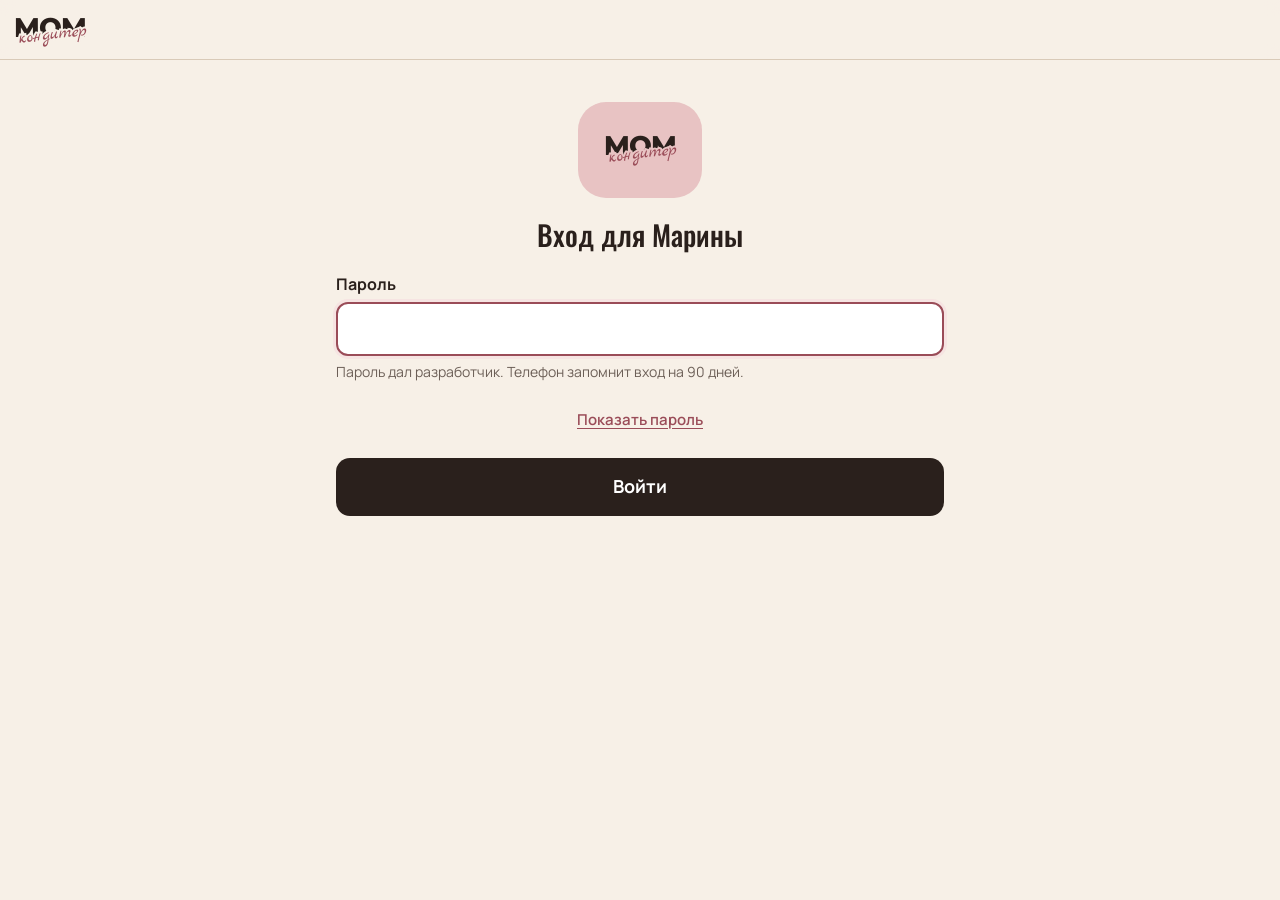
==== admin/index.html @ dd894ec3 "Декор: кремовые бордюры между секциями" ====
<!doctype html>
<html lang="ru">
<head>
  <meta charset="utf-8">
  <meta name="viewport" content="width=device-width, initial-scale=1, viewport-fit=cover">
  <title>MOM админка</title>
  <meta name="robots" content="noindex, nofollow">
  <meta name="theme-color" content="#f7f0e7">

  <!-- «Добавить на экран Домой» -->
  <link rel="manifest" href="manifest.json">
  <link rel="icon" type="image/png" sizes="192x192" href="icon-192.png">
  <link rel="apple-touch-icon" href="apple-touch-icon.png">
  <meta name="apple-mobile-web-app-capable" content="yes">
  <meta name="mobile-web-app-capable" content="yes">
  <meta name="apple-mobile-web-app-title" content="MOM админка">
  <meta name="apple-mobile-web-app-status-bar-style" content="default">

  <link rel="preconnect" href="https://fonts.googleapis.com">
  <link rel="preconnect" href="https://fonts.gstatic.com" crossorigin>
  <!-- Шрифты грузятся без блокировки показа страницы -->
  <link rel="stylesheet" href="https://fonts.googleapis.com/css2?family=Manrope:wght@400;600;700;800&family=Oswald:wght@500;700&family=Marck+Script&family=Montserrat:wght@800&display=swap" media="print" onload="this.media='all'">
  <noscript><link rel="stylesheet" href="https://fonts.googleapis.com/css2?family=Manrope:wght@400;600;700;800&family=Oswald:wght@500;700&family=Marck+Script&family=Montserrat:wght@800&display=swap"></noscript>
  <link rel="stylesheet" href="../calendar.css">
  <link rel="stylesheet" href="admin.css?v=2">
</head>
<body>
  <header class="bar">
    <button class="bar__back" id="back" type="button" hidden>‹ Назад</button>
    <h1 class="bar__title" id="title">MOM кондитер</h1>
  </header>

  <main class="view" id="view" tabindex="-1"></main>

  <!-- Окно редактирования товара -->
  <dialog class="editor" id="editor" aria-labelledby="editor-title"></dialog>

  <!-- Вопрос «Точно?» внутри страницы -->
  <dialog class="ask" id="ask" aria-labelledby="ask-text">
    <p class="ask__text" id="ask-text"></p>
    <div class="ask__actions">
      <button type="button" class="btn" id="ask-yes"></button>
      <button type="button" class="btn btn--ghost" id="ask-no"></button>
    </div>
  </dialog>

  <div class="toast" id="toast" role="status" aria-live="polite"></div>

  <script src="../data.js?v=15"></script>
  <script src="../calendar.js"></script>
  <script src="admin.js?v=7"></script>
</body>
</html>
---- calendar.css ----
/* Календарь (calendar.js). Цвета берутся из переменных страницы. */
.cal { width: 100%; max-width: 380px; margin-inline: auto; user-select: none; -webkit-user-select: none; }
.cal__head { display: flex; align-items: center; justify-content: space-between; gap: 8px; margin-bottom: 8px; }
.cal__title { font-weight: 700; font-size: 17px; text-align: center; flex: 1; }
.cal__nav {
  width: 44px; height: 44px; flex: none;
  border: 1.5px solid var(--line, #d9cab8); border-radius: 50%;
  background: transparent; color: inherit; font-size: 24px; line-height: 1; cursor: pointer;
}
.cal__nav:disabled { opacity: 0.25; cursor: default; }
.cal__grid { display: grid; grid-template-columns: repeat(7, minmax(0, 1fr)); gap: 4px; }
.cal__wd { padding: 4px 0; text-align: center; font-size: 12px; font-weight: 700; color: var(--muted, #6c5f57); }
.cal__wd.is-weekend { color: var(--rose-ink, #9a4c58); }
.cal__day {
  position: relative; aspect-ratio: 1; min-height: 40px; width: 100%;
  display: grid; place-items: center;
  border: 0; border-radius: 12px; background: var(--paper, #fff);
  color: inherit; font-family: inherit; font-weight: 600; font-size: 15px; line-height: 1; cursor: pointer;
  -webkit-tap-highlight-color: transparent;
}
.cal__day.is-today { box-shadow: inset 0 0 0 1.5px var(--ink, #2a201c); }
.cal__day:disabled { color: #b9aea5; background: transparent; cursor: default; }
.cal__day.is-busy { background: #ead6d6; color: #8c6f72; }
.cal__day.is-busy::after {
  content: ""; position: absolute; left: 22%; right: 22%; top: 50%;
  border-top: 1.5px solid currentColor; transform: rotate(-35deg);
}
.cal__day.is-selected { background: var(--ink, #2a201c); color: #fff; }
.cal__day.is-mark { box-shadow: inset 0 0 0 2.5px var(--rose-ink, #9a4c58); }
---- admin/admin.css ----
/* Админка MOM кондитер — для телефона, крупно и просто */
:root {
  --bg: #f7f0e7;
  --bg-tint: #efe4d6;
  --paper: #fffaf3;
  --ink: #2a201c;
  --muted: #6c5f57;
  --line: #d9cab8;
  --rose: #e8c3c3;
  --rose-hover: #dfb0b1;
  --rose-soft: #f6e4e2;
  --rose-ink: #9a4c58;
  --ok: #2f7a4b;
  --ok-soft: #e3f2e8;
  --danger: #b3261e;
  --danger-soft: #fbe9e7;
  --radius: 18px;
  --shadow: 0 4px 18px rgba(74, 48, 39, 0.08);
  color-scheme: light;
}

*, *::before, *::after { box-sizing: border-box; }
html { -webkit-text-size-adjust: 100%; }
body {
  margin: 0; min-height: 100vh; min-height: 100dvh;
  font: 400 17px/1.5 "Manrope", system-ui, -apple-system, "Segoe UI", sans-serif;
  color: var(--ink); background: var(--bg);
  overflow-x: hidden;
}
h1, h2, h3, p { margin: 0; }
button, input, textarea { font: inherit; color: inherit; }
a { color: inherit; }
[hidden] { display: none !important; }
:focus-visible { outline: 3px solid var(--rose-ink); outline-offset: 2px; }
.visually-hidden { position: absolute; width: 1px; height: 1px; overflow: hidden; clip: rect(0 0 0 0); white-space: nowrap; }

/* ===== Верхняя полоса ===== */
.bar {
  position: sticky; top: 0; z-index: 10;
  display: flex; align-items: center; gap: 8px;
  min-height: 60px; padding: env(safe-area-inset-top) 12px 0;
  background: rgba(247, 240, 231, 0.94);
  -webkit-backdrop-filter: blur(8px); backdrop-filter: blur(8px);
  border-bottom: 1px solid var(--line);
}
.bar__back {
  min-height: 44px; padding: 8px 12px 8px 4px;
  border: 0; background: none; cursor: pointer;
  font-weight: 700; color: var(--rose-ink);
}
.bar__title {
  flex: 1; font-family: "Oswald", sans-serif; font-weight: 500; font-size: 22px;
  white-space: nowrap; overflow: hidden; text-overflow: ellipsis;
}

.view {
  max-width: 640px; margin: 0 auto;
  padding: 18px 16px calc(40px + env(safe-area-inset-bottom));
  display: grid; gap: 16px;
}
.view:focus { outline: none; }

/* ===== Кнопки ===== */
.btn {
  display: inline-flex; align-items: center; justify-content: center; gap: 8px;
  min-height: 50px; padding: 12px 20px;
  border: 2px solid transparent; border-radius: 14px;
  font-weight: 700; font-size: 17px; line-height: 1.2; text-align: center; text-decoration: none;
  cursor: pointer; -webkit-tap-highlight-color: transparent;
  transition: background-color .15s, transform .1s;
}
.btn:active { transform: scale(0.98); }
.btn:disabled { opacity: 0.7; cursor: default; }
.btn--primary { background: var(--ink); color: #fff; }
.btn--primary:hover { background: #3d302a; }
.btn--ghost { background: var(--paper); border-color: var(--line); }
.btn--danger { background: var(--danger); color: #fff; }
.btn--danger-ghost { background: transparent; border-color: var(--danger); color: var(--danger); }
.btn--big { min-height: 58px; font-size: 18px; }
.btn--block { width: 100%; }
.btn.is-done { background: var(--ok); border-color: var(--ok); color: #fff; opacity: 1; }

.link-btn {
  min-height: 44px; padding: 8px 4px; border: 0; background: none; cursor: pointer;
  font-weight: 600; font-size: 15px; color: var(--rose-ink);
  text-decoration: underline; text-underline-offset: 3px;
  justify-self: center;
}

/* ===== Тексты ===== */
.lead { font-size: 19px; font-weight: 600; }
.hint, .field__hint { color: var(--muted); font-size: 14px; line-height: 1.45; }
.empty { text-align: center; color: var(--muted); padding: 24px 0; }
.group-title {
  margin-top: 10px; font-family: "Oswald", sans-serif; font-weight: 500; font-size: 22px;
  border-bottom: 1px solid var(--line); padding-bottom: 6px;
}
.form-msg { font-size: 15px; font-weight: 600; min-height: 0; }
.form-msg:empty { display: none; }
.form-msg.is-error { color: var(--danger); }

/* ===== Поля ===== */
.field { display: grid; gap: 6px; }
.field__label { font-weight: 700; font-size: 16px; }
.field__error { color: var(--danger); font-size: 14px; font-weight: 600; }
.field__error:empty { display: none; }
.input {
  width: 100%; min-height: 52px; padding: 12px 14px;
  border: 2px solid var(--line); border-radius: 12px; background: #fff;
  font-size: 17px; /* не меньше 16px — иначе iPhone приближает страницу */
}
.input:focus { outline: none; border-color: var(--rose-ink); box-shadow: 0 0 0 3px var(--rose-soft); }
.field.has-error .input { border-color: var(--danger); }
textarea.input { resize: vertical; min-height: 96px; }

.segmented { display: flex; flex-wrap: wrap; gap: 8px; }
.segmented__btn {
  flex: 1 1 auto; min-height: 48px; padding: 10px 14px;
  border: 2px solid var(--line); border-radius: 12px; background: var(--paper);
  font-weight: 700; font-size: 15px; cursor: pointer;
}
.segmented__btn[aria-pressed="true"] { background: var(--ink); border-color: var(--ink); color: #fff; }
.segmented--wide .segmented__btn { flex-basis: 40%; }

/* ===== Вход ===== */
.login { display: grid; gap: 16px; padding-top: 24px; }
.login__logo {
  justify-self: center; display: grid; place-items: center;
  width: 124px; height: 96px; border-radius: 28px; background: var(--rose);
}
.login__logo .logo { --logo-halo: var(--rose); }

/* Логотип — как на сайте */
.logo {
  position: relative; display: inline-block; flex: none;
  padding: 0 2px 7px; white-space: nowrap;
  text-decoration: none; color: var(--ink); line-height: 1;
  --logo-halo: var(--bg);
}
.logo__mom {
  display: block;
  font-family: "Montserrat", "Arial Black", system-ui, sans-serif; font-weight: 800;
  font-size: 27px; letter-spacing: -0.035em; line-height: 0.9;
}
.logo__script {
  position: absolute; left: 50%; bottom: 3px;
  transform: translateX(-46%) rotate(-6deg); transform-origin: center;
  font-family: "Marck Script", cursive; font-weight: 400; font-size: 18px; line-height: 1;
  color: var(--rose-ink);
}
/* гладкий контур цветом фона под надписью (копия текста с обводкой) — «кондитер» пересекает буквы, но читается */
.logo__script::before {
  content: attr(data-logo); position: absolute; left: 0; top: 0; z-index: -1;
  color: var(--logo-halo); -webkit-text-stroke: 4px var(--logo-halo);
}
.bar__title .logo { vertical-align: middle; }
.login__title { text-align: center; font-family: "Oswald", sans-serif; font-weight: 500; font-size: 28px; }

/* ===== Главный экран ===== */
.tiles { display: grid; gap: 12px; }
.tile {
  display: flex; align-items: center; gap: 16px;
  min-height: 96px; padding: 18px;
  background: var(--paper); border: 2px solid transparent; border-radius: var(--radius);
  box-shadow: var(--shadow); text-decoration: none;
  -webkit-tap-highlight-color: transparent;
}
.tile:active { border-color: var(--rose); }
.tile__icon {
  flex: none; display: grid; place-items: center;
  width: 60px; height: 60px; border-radius: 16px; background: var(--rose-soft); font-size: 30px;
}
.tile__text { display: grid; gap: 2px; }
.tile__text strong { font-size: 20px; }
.tile__text span { color: var(--muted); font-size: 15px; }
.home-links { display: grid; gap: 8px; margin-top: 8px; }

/* ===== Список товаров ===== */
.items { display: grid; gap: 10px; }
.item {
  display: flex; align-items: center; gap: 14px; width: 100%;
  min-height: 84px; padding: 10px 12px; text-align: left;
  background: var(--paper); border: 0; border-radius: var(--radius); box-shadow: var(--shadow);
  cursor: pointer; -webkit-tap-highlight-color: transparent;
}
.item.is-hidden { opacity: 0.65; }
.item__body { flex: 1; min-width: 0; display: grid; gap: 2px; }
.item__name { font-size: 17px; line-height: 1.25; }
.item__sub { color: var(--muted); font-size: 14px; }
.item__arrow { font-size: 28px; color: var(--muted); }
.badge {
  justify-self: start; margin-top: 2px; padding: 2px 8px; border-radius: 999px;
  background: var(--bg-tint); font-size: 12px; font-weight: 700; color: var(--muted);
}

.thumb {
  position: relative; flex: none; overflow: hidden;
  width: 64px; height: 64px; border-radius: 14px;
  display: grid; place-items: center; background: var(--rose-soft);
}
.thumb img { position: absolute; inset: 0; width: 100%; height: 100%; object-fit: cover; }
.thumb__letter { font-family: "Oswald", sans-serif; font-size: 26px; color: var(--rose-ink); }
.thumb.has-photo .thumb__letter { visibility: hidden; }
.thumb--big { width: 120px; height: 120px; border-radius: 18px; }
.thumb--round { border-radius: 50%; }

/* ===== Цены по категориям ===== */
.panel { padding: 16px; background: var(--paper); border-radius: var(--radius); box-shadow: var(--shadow); display: grid; gap: 12px; }
.panel--error { background: var(--danger-soft); color: var(--danger); font-weight: 600; }
.catprices summary {
  min-height: 44px; display: flex; align-items: center;
  font-weight: 700; cursor: pointer; list-style-position: inside;
}
.catprice { display: grid; gap: 8px; padding-top: 12px; border-top: 1px solid var(--bg-tint); }
.catprice__name { display: flex; justify-content: space-between; align-items: baseline; gap: 8px; }
.catprice__name span { color: var(--muted); font-size: 14px; }
.catprice__row { display: flex; gap: 8px; }
.input--price { flex: 1; min-width: 0; }

/* ===== Окно редактирования ===== */
.editor, .ask {
  padding: 0; border: 0; color: var(--ink); background: var(--bg);
}
.editor::backdrop, .ask::backdrop { background: rgba(42, 32, 28, 0.5); }
.editor {
  width: 100%; max-width: 100%; height: 100%; max-height: 100%;
  margin: 0; overflow-y: auto; overscroll-behavior: contain;
}
.editor__head {
  position: sticky; top: 0; z-index: 2;
  display: flex; align-items: center; gap: 12px;
  padding: calc(10px + env(safe-area-inset-top)) 12px 10px 16px;
  background: var(--bg); border-bottom: 1px solid var(--line);
}
.editor__title { flex: 1; font-family: "Oswald", sans-serif; font-weight: 500; font-size: 22px; line-height: 1.2; }
.editor__close {
  flex: none; width: 48px; height: 48px; border: 0; border-radius: 50%;
  background: var(--bg-tint); font-size: 28px; line-height: 1; cursor: pointer;
}
.editor__body { display: grid; gap: 18px; padding: 18px 16px 24px; max-width: 640px; margin: 0 auto; }
.editor__foot {
  position: sticky; bottom: 0; z-index: 2;
  display: grid; gap: 8px;
  padding: 12px 16px calc(12px + env(safe-area-inset-bottom));
  background: var(--bg); border-top: 1px solid var(--line);
}
.photo-edit { display: flex; align-items: center; gap: 16px; }
.photo-edit__side { display: grid; gap: 8px; flex: 1; }

.manage { display: grid; gap: 10px; padding: 16px; border-radius: var(--radius); background: var(--paper); }
.manage:empty { display: none; }
.manage__title { font-size: 17px; }

/* ===== Вопрос «Точно?» ===== */
.ask {
  width: calc(100% - 32px); max-width: 420px; margin: auto;
  border-radius: 20px; padding: 22px 18px 16px;
}
.ask__text { font-size: 18px; font-weight: 600; line-height: 1.4; margin-bottom: 18px; }
.ask__actions { display: grid; gap: 8px; }

/* ===== Даты ===== */
.cal-box { padding: 14px 10px; background: var(--paper); border-radius: var(--radius); box-shadow: var(--shadow); }
.cal-box .cal { max-width: 420px; }
.cal-box .cal__day { min-height: 44px; background: var(--bg); font-size: 16px; }
.cal-box .cal__day:disabled { background: transparent; }
.cal-box .cal__day.is-busy { background: var(--rose-ink); color: #fff; }
.mode-hint { min-height: 2.9em; }
.legend { display: flex; gap: 18px; justify-content: center; font-size: 14px; color: var(--muted); }
.legend__item { display: inline-flex; align-items: center; gap: 6px; }
.legend i { display: inline-block; width: 18px; height: 18px; border-radius: 5px; }
.legend__busy { background: var(--rose-ink); }
.legend__free { background: var(--bg); border: 1px solid var(--line); }
.ranges { display: grid; gap: 6px; }
.ranges__title { font-size: 16px; }
.range {
  display: flex; align-items: center; justify-content: space-between; gap: 10px;
  padding: 4px 4px 4px 14px; background: var(--paper); border-radius: 12px; font-weight: 600;
}

/* Полоса «Сохранить» внизу экрана */
.savebar {
  position: sticky; bottom: 0; z-index: 5;
  display: grid; gap: 8px;
  margin: 8px -16px calc(-40px - env(safe-area-inset-bottom));
  padding: 12px 16px calc(12px + env(safe-area-inset-bottom));
  background: var(--bg); border-top: 1px solid var(--line);
}

/* ===== Загрузка, тост ===== */
.loader { display: flex; align-items: center; justify-content: center; gap: 12px; padding: 48px 0; color: var(--muted); font-weight: 600; }
.spinner {
  width: 26px; height: 26px; border-radius: 50%;
  border: 3px solid var(--line); border-top-color: var(--rose-ink);
  animation: spin 0.8s linear infinite;
}
@keyframes spin { to { transform: rotate(360deg); } }

.toast {
  position: fixed; z-index: 50; left: 50%;
  top: calc(12px + env(safe-area-inset-top));
  width: max-content; max-width: calc(100% - 32px);
  padding: 12px 20px; border-radius: 14px;
  background: var(--ok); color: #fff; font-weight: 700; text-align: center;
  box-shadow: 0 8px 24px rgba(0, 0, 0, 0.2);
  opacity: 0; transform: translate(-50%, -12px); pointer-events: none;
  transition: opacity .2s, transform .2s;
}
.toast.is-visible { opacity: 1; transform: translate(-50%, 0); }

@media (prefers-reduced-motion: reduce) {
  *, *::before, *::after { animation-duration: 0.01ms !important; transition-duration: 0.01ms !important; }
}

/* ===== Планшет / компьютер ===== */
@media (min-width: 700px) {
  .tiles { grid-template-columns: 1fr 1fr; }
  .editor {
    width: 600px; height: auto; max-height: 92vh; margin: auto; border-radius: 22px;
  }
}
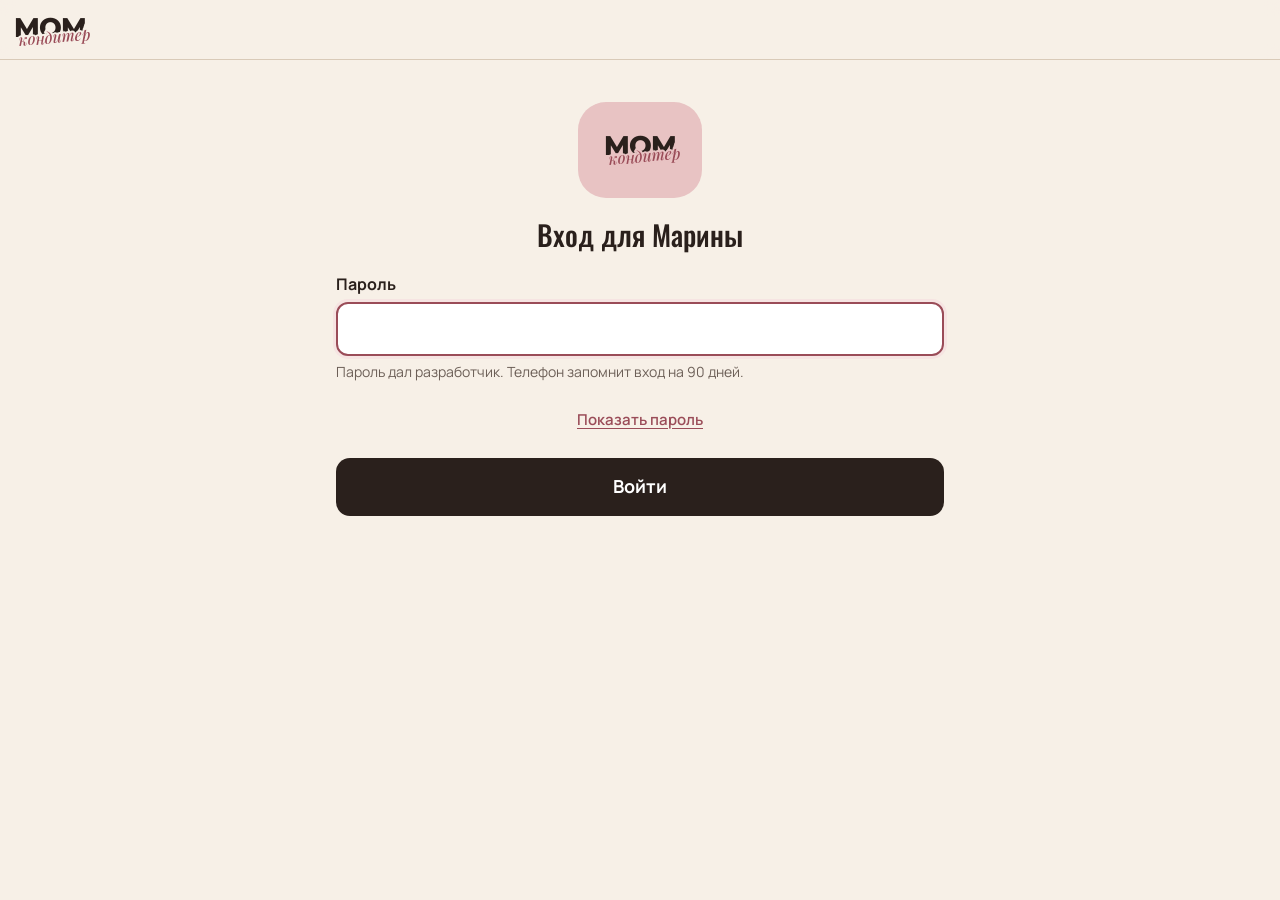
==== commit cac7f8cf: "Акцентный шрифт: Playfair Display Italic вместо Marck Script (переменная --font-accent)" ====
--- a/admin/index.html
+++ b/admin/index.html
@@ -19,10 +19,10 @@
   <link rel="preconnect" href="https://fonts.googleapis.com">
   <link rel="preconnect" href="https://fonts.gstatic.com" crossorigin>
   <!-- Шрифты грузятся без блокировки показа страницы -->
-  <link rel="stylesheet" href="https://fonts.googleapis.com/css2?family=Manrope:wght@400;600;700;800&family=Oswald:wght@500;700&family=Marck+Script&family=Montserrat:wght@800&display=swap" media="print" onload="this.media='all'">
-  <noscript><link rel="stylesheet" href="https://fonts.googleapis.com/css2?family=Manrope:wght@400;600;700;800&family=Oswald:wght@500;700&family=Marck+Script&family=Montserrat:wght@800&display=swap"></noscript>
+  <link rel="stylesheet" href="https://fonts.googleapis.com/css2?family=Manrope:wght@400;600;700;800&family=Oswald:wght@500;700&family=Playfair+Display:ital,wght@1,400;1,500&family=Montserrat:wght@800&display=swap" media="print" onload="this.media='all'">
+  <noscript><link rel="stylesheet" href="https://fonts.googleapis.com/css2?family=Manrope:wght@400;600;700;800&family=Oswald:wght@500;700&family=Playfair+Display:ital,wght@1,400;1,500&family=Montserrat:wght@800&display=swap"></noscript>
   <link rel="stylesheet" href="../calendar.css">
-  <link rel="stylesheet" href="admin.css?v=2">
+  <link rel="stylesheet" href="admin.css?v=3">
 </head>
 <body>
   <header class="bar">
--- a/admin/admin.css
+++ b/admin/admin.css
@@ -1,5 +1,6 @@
 /* Админка MOM кондитер — для телефона, крупно и просто */
 :root {
+  --font-accent: "Playfair Display", Georgia, serif;  /* акцент курсивом — как на сайте */
   --bg: #f7f0e7;
   --bg-tint: #efe4d6;
   --paper: #fffaf3;
@@ -143,9 +144,9 @@
   font-size: 27px; letter-spacing: -0.035em; line-height: 0.9;
 }
 .logo__script {
-  position: absolute; left: 50%; bottom: 3px;
-  transform: translateX(-46%) rotate(-6deg); transform-origin: center;
-  font-family: "Marck Script", cursive; font-weight: 400; font-size: 18px; line-height: 1;
+  position: absolute; left: 50%; bottom: 2px;
+  transform: translateX(-44%) rotate(-5deg); transform-origin: center;
+  font-family: var(--font-accent); font-style: italic; font-weight: 500; font-size: 16px; line-height: 1;
   color: var(--rose-ink);
 }
 /* гладкий контур цветом фона под надписью (копия текста с обводкой) — «кондитер» пересекает буквы, но читается */
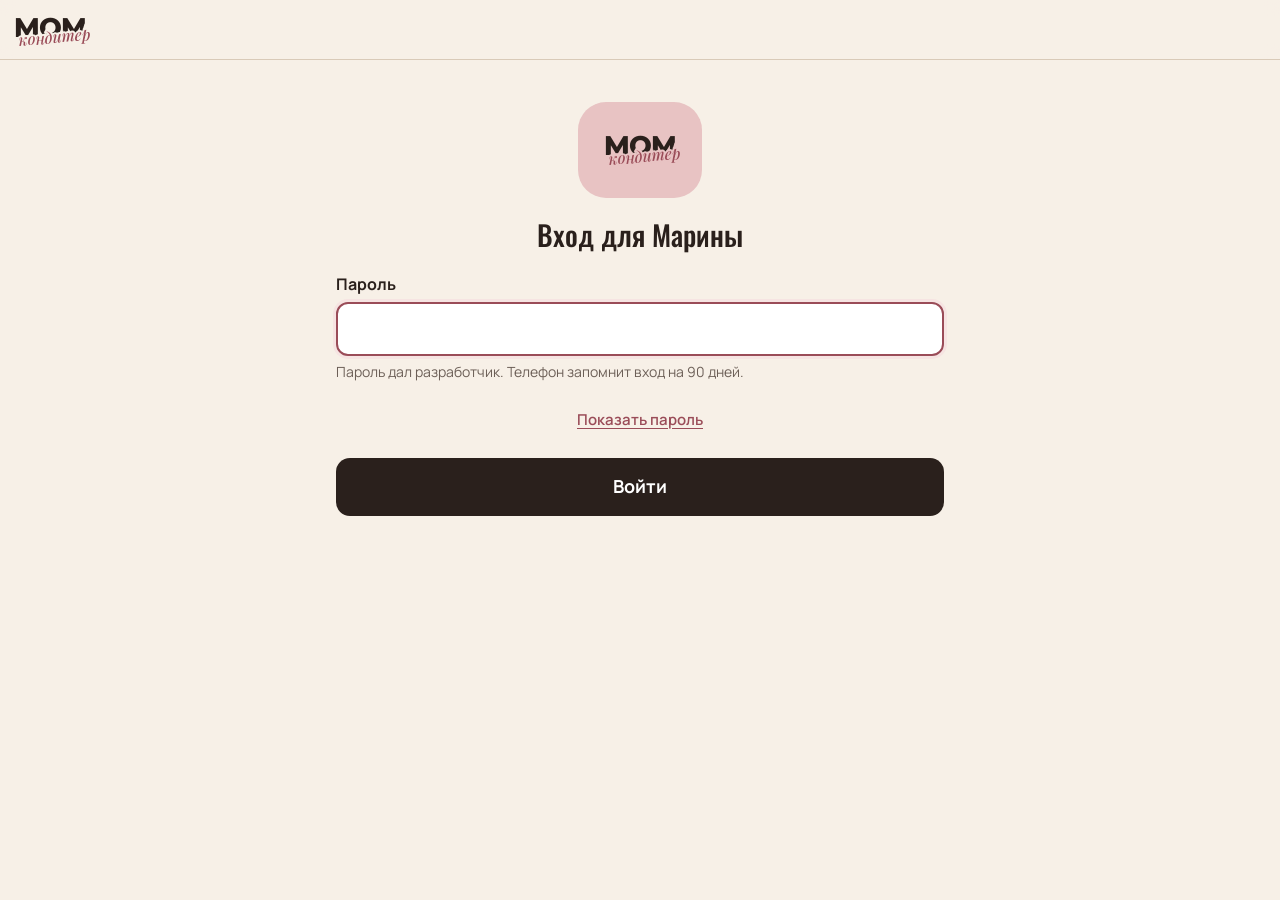
==== commit fbc67e9b: "Шрифты локально вместо Google Fonts; пометка про Meta у Instagram; данные продавца в футере; пункт о" ====
--- a/admin/index.html
+++ b/admin/index.html
@@ -16,11 +16,8 @@
   <meta name="apple-mobile-web-app-title" content="MOM админка">
   <meta name="apple-mobile-web-app-status-bar-style" content="default">
 
-  <link rel="preconnect" href="https://fonts.googleapis.com">
-  <link rel="preconnect" href="https://fonts.gstatic.com" crossorigin>
-  <!-- Шрифты грузятся без блокировки показа страницы -->
-  <link rel="stylesheet" href="https://fonts.googleapis.com/css2?family=Manrope:wght@400;600;700;800&family=Oswald:wght@500;700&family=Playfair+Display:ital,wght@1,400;1,500&family=Montserrat:wght@800&display=swap" media="print" onload="this.media='all'">
-  <noscript><link rel="stylesheet" href="https://fonts.googleapis.com/css2?family=Manrope:wght@400;600;700;800&family=Oswald:wght@500;700&family=Playfair+Display:ital,wght@1,400;1,500&family=Montserrat:wght@800&display=swap"></noscript>
+  <!-- Шрифты лежат на сайте (fonts/), к Google браузер не обращается -->
+  <link rel="stylesheet" href="../fonts.css?v=1">
   <link rel="stylesheet" href="../calendar.css">
   <link rel="stylesheet" href="admin.css?v=3">
 </head>
@@ -46,8 +43,8 @@
 
   <div class="toast" id="toast" role="status" aria-live="polite"></div>
 
-  <script src="../data.js?v=15"></script>
+  <script src="../data.js?v=18"></script>
   <script src="../calendar.js"></script>
-  <script src="admin.js?v=7"></script>
+  <script src="admin.js?v=10"></script>
 </body>
 </html>
--- a/fonts.css
+++ b/fonts.css
@@ -0,0 +1,498 @@
+/* Шрифты лежат на сайте — браузер посетителя не обращается к сторонним серверам.
+   Лицензия: SIL Open Font License 1.1 (fonts/OFL.txt). */
+
+/* Cormorant Unicase 300, cyrillic-ext */
+@font-face {
+  font-family: 'Cormorant Unicase';
+  font-style: normal;
+  font-weight: 300;
+  font-display: swap;
+  src: url("fonts/cormorant-unicase-300-cyrillic-ext.woff2") format("woff2");
+  unicode-range: U+0460-052F, U+1C80-1C8A, U+20B4, U+2DE0-2DFF, U+A640-A69F, U+FE2E-FE2F;
+}
+/* Cormorant Unicase 300, cyrillic */
+@font-face {
+  font-family: 'Cormorant Unicase';
+  font-style: normal;
+  font-weight: 300;
+  font-display: swap;
+  src: url("fonts/cormorant-unicase-300-cyrillic.woff2") format("woff2");
+  unicode-range: U+0301, U+0400-045F, U+0490-0491, U+04B0-04B1, U+2116;
+}
+/* Cormorant Unicase 300, latin-ext */
+@font-face {
+  font-family: 'Cormorant Unicase';
+  font-style: normal;
+  font-weight: 300;
+  font-display: swap;
+  src: url("fonts/cormorant-unicase-300-latin-ext.woff2") format("woff2");
+  unicode-range: U+0100-02BA, U+02BD-02C5, U+02C7-02CC, U+02CE-02D7, U+02DD-02FF, U+0304, U+0308, U+0329, U+1D00-1DBF, U+1E00-1E9F, U+1EF2-1EFF, U+2020, U+20A0-20AB, U+20AD-20C4, U+2113, U+2C60-2C7F, U+A720-A7FF;
+}
+/* Cormorant Unicase 300, latin */
+@font-face {
+  font-family: 'Cormorant Unicase';
+  font-style: normal;
+  font-weight: 300;
+  font-display: swap;
+  src: url("fonts/cormorant-unicase-300-latin.woff2") format("woff2");
+  unicode-range: U+0000-00FF, U+0131, U+0152-0153, U+02BB-02BC, U+02C6, U+02DA, U+02DC, U+0304, U+0308, U+0329, U+2000-206F, U+20AC, U+2122, U+2191, U+2193, U+2212, U+2215, U+FEFF, U+FFFD;
+}
+/* Cormorant Unicase 400, cyrillic-ext */
+@font-face {
+  font-family: 'Cormorant Unicase';
+  font-style: normal;
+  font-weight: 400;
+  font-display: swap;
+  src: url("fonts/cormorant-unicase-400-cyrillic-ext.woff2") format("woff2");
+  unicode-range: U+0460-052F, U+1C80-1C8A, U+20B4, U+2DE0-2DFF, U+A640-A69F, U+FE2E-FE2F;
+}
+/* Cormorant Unicase 400, cyrillic */
+@font-face {
+  font-family: 'Cormorant Unicase';
+  font-style: normal;
+  font-weight: 400;
+  font-display: swap;
+  src: url("fonts/cormorant-unicase-400-cyrillic.woff2") format("woff2");
+  unicode-range: U+0301, U+0400-045F, U+0490-0491, U+04B0-04B1, U+2116;
+}
+/* Cormorant Unicase 400, latin-ext */
+@font-face {
+  font-family: 'Cormorant Unicase';
+  font-style: normal;
+  font-weight: 400;
+  font-display: swap;
+  src: url("fonts/cormorant-unicase-400-latin-ext.woff2") format("woff2");
+  unicode-range: U+0100-02BA, U+02BD-02C5, U+02C7-02CC, U+02CE-02D7, U+02DD-02FF, U+0304, U+0308, U+0329, U+1D00-1DBF, U+1E00-1E9F, U+1EF2-1EFF, U+2020, U+20A0-20AB, U+20AD-20C4, U+2113, U+2C60-2C7F, U+A720-A7FF;
+}
+/* Cormorant Unicase 400, latin */
+@font-face {
+  font-family: 'Cormorant Unicase';
+  font-style: normal;
+  font-weight: 400;
+  font-display: swap;
+  src: url("fonts/cormorant-unicase-400-latin.woff2") format("woff2");
+  unicode-range: U+0000-00FF, U+0131, U+0152-0153, U+02BB-02BC, U+02C6, U+02DA, U+02DC, U+0304, U+0308, U+0329, U+2000-206F, U+20AC, U+2122, U+2191, U+2193, U+2212, U+2215, U+FEFF, U+FFFD;
+}
+/* Cormorant Unicase 500, cyrillic-ext */
+@font-face {
+  font-family: 'Cormorant Unicase';
+  font-style: normal;
+  font-weight: 500;
+  font-display: swap;
+  src: url("fonts/cormorant-unicase-500-cyrillic-ext.woff2") format("woff2");
+  unicode-range: U+0460-052F, U+1C80-1C8A, U+20B4, U+2DE0-2DFF, U+A640-A69F, U+FE2E-FE2F;
+}
+/* Cormorant Unicase 500, cyrillic */
+@font-face {
+  font-family: 'Cormorant Unicase';
+  font-style: normal;
+  font-weight: 500;
+  font-display: swap;
+  src: url("fonts/cormorant-unicase-500-cyrillic.woff2") format("woff2");
+  unicode-range: U+0301, U+0400-045F, U+0490-0491, U+04B0-04B1, U+2116;
+}
+/* Cormorant Unicase 500, latin-ext */
+@font-face {
+  font-family: 'Cormorant Unicase';
+  font-style: normal;
+  font-weight: 500;
+  font-display: swap;
+  src: url("fonts/cormorant-unicase-500-latin-ext.woff2") format("woff2");
+  unicode-range: U+0100-02BA, U+02BD-02C5, U+02C7-02CC, U+02CE-02D7, U+02DD-02FF, U+0304, U+0308, U+0329, U+1D00-1DBF, U+1E00-1E9F, U+1EF2-1EFF, U+2020, U+20A0-20AB, U+20AD-20C4, U+2113, U+2C60-2C7F, U+A720-A7FF;
+}
+/* Cormorant Unicase 500, latin */
+@font-face {
+  font-family: 'Cormorant Unicase';
+  font-style: normal;
+  font-weight: 500;
+  font-display: swap;
+  src: url("fonts/cormorant-unicase-500-latin.woff2") format("woff2");
+  unicode-range: U+0000-00FF, U+0131, U+0152-0153, U+02BB-02BC, U+02C6, U+02DA, U+02DC, U+0304, U+0308, U+0329, U+2000-206F, U+20AC, U+2122, U+2191, U+2193, U+2212, U+2215, U+FEFF, U+FFFD;
+}
+/* Jost 300, cyrillic */
+@font-face {
+  font-family: 'Jost';
+  font-style: normal;
+  font-weight: 300;
+  font-display: swap;
+  src: url("fonts/jost-cyrillic.woff2") format("woff2");
+  unicode-range: U+0301, U+0400-045F, U+0490-0491, U+04B0-04B1, U+2116;
+}
+/* Jost 300, latin-ext */
+@font-face {
+  font-family: 'Jost';
+  font-style: normal;
+  font-weight: 300;
+  font-display: swap;
+  src: url("fonts/jost-latin-ext.woff2") format("woff2");
+  unicode-range: U+0100-02BA, U+02BD-02C5, U+02C7-02CC, U+02CE-02D7, U+02DD-02FF, U+0304, U+0308, U+0329, U+1D00-1DBF, U+1E00-1E9F, U+1EF2-1EFF, U+2020, U+20A0-20AB, U+20AD-20C4, U+2113, U+2C60-2C7F, U+A720-A7FF;
+}
+/* Jost 300, latin */
+@font-face {
+  font-family: 'Jost';
+  font-style: normal;
+  font-weight: 300;
+  font-display: swap;
+  src: url("fonts/jost-latin.woff2") format("woff2");
+  unicode-range: U+0000-00FF, U+0131, U+0152-0153, U+02BB-02BC, U+02C6, U+02DA, U+02DC, U+0304, U+0308, U+0329, U+2000-206F, U+20AC, U+2122, U+2191, U+2193, U+2212, U+2215, U+FEFF, U+FFFD;
+}
+/* Jost 400, cyrillic */
+@font-face {
+  font-family: 'Jost';
+  font-style: normal;
+  font-weight: 400;
+  font-display: swap;
+  src: url("fonts/jost-cyrillic.woff2") format("woff2");
+  unicode-range: U+0301, U+0400-045F, U+0490-0491, U+04B0-04B1, U+2116;
+}
+/* Jost 400, latin-ext */
+@font-face {
+  font-family: 'Jost';
+  font-style: normal;
+  font-weight: 400;
+  font-display: swap;
+  src: url("fonts/jost-latin-ext.woff2") format("woff2");
+  unicode-range: U+0100-02BA, U+02BD-02C5, U+02C7-02CC, U+02CE-02D7, U+02DD-02FF, U+0304, U+0308, U+0329, U+1D00-1DBF, U+1E00-1E9F, U+1EF2-1EFF, U+2020, U+20A0-20AB, U+20AD-20C4, U+2113, U+2C60-2C7F, U+A720-A7FF;
+}
+/* Jost 400, latin */
+@font-face {
+  font-family: 'Jost';
+  font-style: normal;
+  font-weight: 400;
+  font-display: swap;
+  src: url("fonts/jost-latin.woff2") format("woff2");
+  unicode-range: U+0000-00FF, U+0131, U+0152-0153, U+02BB-02BC, U+02C6, U+02DA, U+02DC, U+0304, U+0308, U+0329, U+2000-206F, U+20AC, U+2122, U+2191, U+2193, U+2212, U+2215, U+FEFF, U+FFFD;
+}
+/* Jost 500, cyrillic */
+@font-face {
+  font-family: 'Jost';
+  font-style: normal;
+  font-weight: 500;
+  font-display: swap;
+  src: url("fonts/jost-cyrillic.woff2") format("woff2");
+  unicode-range: U+0301, U+0400-045F, U+0490-0491, U+04B0-04B1, U+2116;
+}
+/* Jost 500, latin-ext */
+@font-face {
+  font-family: 'Jost';
+  font-style: normal;
+  font-weight: 500;
+  font-display: swap;
+  src: url("fonts/jost-latin-ext.woff2") format("woff2");
+  unicode-range: U+0100-02BA, U+02BD-02C5, U+02C7-02CC, U+02CE-02D7, U+02DD-02FF, U+0304, U+0308, U+0329, U+1D00-1DBF, U+1E00-1E9F, U+1EF2-1EFF, U+2020, U+20A0-20AB, U+20AD-20C4, U+2113, U+2C60-2C7F, U+A720-A7FF;
+}
+/* Jost 500, latin */
+@font-face {
+  font-family: 'Jost';
+  font-style: normal;
+  font-weight: 500;
+  font-display: swap;
+  src: url("fonts/jost-latin.woff2") format("woff2");
+  unicode-range: U+0000-00FF, U+0131, U+0152-0153, U+02BB-02BC, U+02C6, U+02DA, U+02DC, U+0304, U+0308, U+0329, U+2000-206F, U+20AC, U+2122, U+2191, U+2193, U+2212, U+2215, U+FEFF, U+FFFD;
+}
+/* Manrope 400, cyrillic-ext */
+@font-face {
+  font-family: 'Manrope';
+  font-style: normal;
+  font-weight: 400;
+  font-display: swap;
+  src: url("fonts/manrope-cyrillic-ext.woff2") format("woff2");
+  unicode-range: U+0460-052F, U+1C80-1C8A, U+20B4, U+2DE0-2DFF, U+A640-A69F, U+FE2E-FE2F;
+}
+/* Manrope 400, cyrillic */
+@font-face {
+  font-family: 'Manrope';
+  font-style: normal;
+  font-weight: 400;
+  font-display: swap;
+  src: url("fonts/manrope-cyrillic.woff2") format("woff2");
+  unicode-range: U+0301, U+0400-045F, U+0490-0491, U+04B0-04B1, U+2116;
+}
+/* Manrope 400, latin-ext */
+@font-face {
+  font-family: 'Manrope';
+  font-style: normal;
+  font-weight: 400;
+  font-display: swap;
+  src: url("fonts/manrope-latin-ext.woff2") format("woff2");
+  unicode-range: U+0100-02BA, U+02BD-02C5, U+02C7-02CC, U+02CE-02D7, U+02DD-02FF, U+0304, U+0308, U+0329, U+1D00-1DBF, U+1E00-1E9F, U+1EF2-1EFF, U+2020, U+20A0-20AB, U+20AD-20C4, U+2113, U+2C60-2C7F, U+A720-A7FF;
+}
+/* Manrope 400, latin */
+@font-face {
+  font-family: 'Manrope';
+  font-style: normal;
+  font-weight: 400;
+  font-display: swap;
+  src: url("fonts/manrope-latin.woff2") format("woff2");
+  unicode-range: U+0000-00FF, U+0131, U+0152-0153, U+02BB-02BC, U+02C6, U+02DA, U+02DC, U+0304, U+0308, U+0329, U+2000-206F, U+20AC, U+2122, U+2191, U+2193, U+2212, U+2215, U+FEFF, U+FFFD;
+}
+/* Manrope 600, cyrillic-ext */
+@font-face {
+  font-family: 'Manrope';
+  font-style: normal;
+  font-weight: 600;
+  font-display: swap;
+  src: url("fonts/manrope-cyrillic-ext.woff2") format("woff2");
+  unicode-range: U+0460-052F, U+1C80-1C8A, U+20B4, U+2DE0-2DFF, U+A640-A69F, U+FE2E-FE2F;
+}
+/* Manrope 600, cyrillic */
+@font-face {
+  font-family: 'Manrope';
+  font-style: normal;
+  font-weight: 600;
+  font-display: swap;
+  src: url("fonts/manrope-cyrillic.woff2") format("woff2");
+  unicode-range: U+0301, U+0400-045F, U+0490-0491, U+04B0-04B1, U+2116;
+}
+/* Manrope 600, latin-ext */
+@font-face {
+  font-family: 'Manrope';
+  font-style: normal;
+  font-weight: 600;
+  font-display: swap;
+  src: url("fonts/manrope-latin-ext.woff2") format("woff2");
+  unicode-range: U+0100-02BA, U+02BD-02C5, U+02C7-02CC, U+02CE-02D7, U+02DD-02FF, U+0304, U+0308, U+0329, U+1D00-1DBF, U+1E00-1E9F, U+1EF2-1EFF, U+2020, U+20A0-20AB, U+20AD-20C4, U+2113, U+2C60-2C7F, U+A720-A7FF;
+}
+/* Manrope 600, latin */
+@font-face {
+  font-family: 'Manrope';
+  font-style: normal;
+  font-weight: 600;
+  font-display: swap;
+  src: url("fonts/manrope-latin.woff2") format("woff2");
+  unicode-range: U+0000-00FF, U+0131, U+0152-0153, U+02BB-02BC, U+02C6, U+02DA, U+02DC, U+0304, U+0308, U+0329, U+2000-206F, U+20AC, U+2122, U+2191, U+2193, U+2212, U+2215, U+FEFF, U+FFFD;
+}
+/* Manrope 700, cyrillic-ext */
+@font-face {
+  font-family: 'Manrope';
+  font-style: normal;
+  font-weight: 700;
+  font-display: swap;
+  src: url("fonts/manrope-cyrillic-ext.woff2") format("woff2");
+  unicode-range: U+0460-052F, U+1C80-1C8A, U+20B4, U+2DE0-2DFF, U+A640-A69F, U+FE2E-FE2F;
+}
+/* Manrope 700, cyrillic */
+@font-face {
+  font-family: 'Manrope';
+  font-style: normal;
+  font-weight: 700;
+  font-display: swap;
+  src: url("fonts/manrope-cyrillic.woff2") format("woff2");
+  unicode-range: U+0301, U+0400-045F, U+0490-0491, U+04B0-04B1, U+2116;
+}
+/* Manrope 700, latin-ext */
+@font-face {
+  font-family: 'Manrope';
+  font-style: normal;
+  font-weight: 700;
+  font-display: swap;
+  src: url("fonts/manrope-latin-ext.woff2") format("woff2");
+  unicode-range: U+0100-02BA, U+02BD-02C5, U+02C7-02CC, U+02CE-02D7, U+02DD-02FF, U+0304, U+0308, U+0329, U+1D00-1DBF, U+1E00-1E9F, U+1EF2-1EFF, U+2020, U+20A0-20AB, U+20AD-20C4, U+2113, U+2C60-2C7F, U+A720-A7FF;
+}
+/* Manrope 700, latin */
+@font-face {
+  font-family: 'Manrope';
+  font-style: normal;
+  font-weight: 700;
+  font-display: swap;
+  src: url("fonts/manrope-latin.woff2") format("woff2");
+  unicode-range: U+0000-00FF, U+0131, U+0152-0153, U+02BB-02BC, U+02C6, U+02DA, U+02DC, U+0304, U+0308, U+0329, U+2000-206F, U+20AC, U+2122, U+2191, U+2193, U+2212, U+2215, U+FEFF, U+FFFD;
+}
+/* Manrope 800, cyrillic-ext */
+@font-face {
+  font-family: 'Manrope';
+  font-style: normal;
+  font-weight: 800;
+  font-display: swap;
+  src: url("fonts/manrope-cyrillic-ext.woff2") format("woff2");
+  unicode-range: U+0460-052F, U+1C80-1C8A, U+20B4, U+2DE0-2DFF, U+A640-A69F, U+FE2E-FE2F;
+}
+/* Manrope 800, cyrillic */
+@font-face {
+  font-family: 'Manrope';
+  font-style: normal;
+  font-weight: 800;
+  font-display: swap;
+  src: url("fonts/manrope-cyrillic.woff2") format("woff2");
+  unicode-range: U+0301, U+0400-045F, U+0490-0491, U+04B0-04B1, U+2116;
+}
+/* Manrope 800, latin-ext */
+@font-face {
+  font-family: 'Manrope';
+  font-style: normal;
+  font-weight: 800;
+  font-display: swap;
+  src: url("fonts/manrope-latin-ext.woff2") format("woff2");
+  unicode-range: U+0100-02BA, U+02BD-02C5, U+02C7-02CC, U+02CE-02D7, U+02DD-02FF, U+0304, U+0308, U+0329, U+1D00-1DBF, U+1E00-1E9F, U+1EF2-1EFF, U+2020, U+20A0-20AB, U+20AD-20C4, U+2113, U+2C60-2C7F, U+A720-A7FF;
+}
+/* Manrope 800, latin */
+@font-face {
+  font-family: 'Manrope';
+  font-style: normal;
+  font-weight: 800;
+  font-display: swap;
+  src: url("fonts/manrope-latin.woff2") format("woff2");
+  unicode-range: U+0000-00FF, U+0131, U+0152-0153, U+02BB-02BC, U+02C6, U+02DA, U+02DC, U+0304, U+0308, U+0329, U+2000-206F, U+20AC, U+2122, U+2191, U+2193, U+2212, U+2215, U+FEFF, U+FFFD;
+}
+/* Montserrat 800, cyrillic-ext */
+@font-face {
+  font-family: 'Montserrat';
+  font-style: normal;
+  font-weight: 800;
+  font-display: swap;
+  src: url("fonts/montserrat-800-cyrillic-ext.woff2") format("woff2");
+  unicode-range: U+0460-052F, U+1C80-1C8A, U+20B4, U+2DE0-2DFF, U+A640-A69F, U+FE2E-FE2F;
+}
+/* Montserrat 800, cyrillic */
+@font-face {
+  font-family: 'Montserrat';
+  font-style: normal;
+  font-weight: 800;
+  font-display: swap;
+  src: url("fonts/montserrat-800-cyrillic.woff2") format("woff2");
+  unicode-range: U+0301, U+0400-045F, U+0490-0491, U+04B0-04B1, U+2116;
+}
+/* Montserrat 800, latin-ext */
+@font-face {
+  font-family: 'Montserrat';
+  font-style: normal;
+  font-weight: 800;
+  font-display: swap;
+  src: url("fonts/montserrat-800-latin-ext.woff2") format("woff2");
+  unicode-range: U+0100-02BA, U+02BD-02C5, U+02C7-02CC, U+02CE-02D7, U+02DD-02FF, U+0304, U+0308, U+0329, U+1D00-1DBF, U+1E00-1E9F, U+1EF2-1EFF, U+2020, U+20A0-20AB, U+20AD-20C4, U+2113, U+2C60-2C7F, U+A720-A7FF;
+}
+/* Montserrat 800, latin */
+@font-face {
+  font-family: 'Montserrat';
+  font-style: normal;
+  font-weight: 800;
+  font-display: swap;
+  src: url("fonts/montserrat-800-latin.woff2") format("woff2");
+  unicode-range: U+0000-00FF, U+0131, U+0152-0153, U+02BB-02BC, U+02C6, U+02DA, U+02DC, U+0304, U+0308, U+0329, U+2000-206F, U+20AC, U+2122, U+2191, U+2193, U+2212, U+2215, U+FEFF, U+FFFD;
+}
+/* Oswald 500, cyrillic-ext */
+@font-face {
+  font-family: 'Oswald';
+  font-style: normal;
+  font-weight: 500;
+  font-display: swap;
+  src: url("fonts/oswald-cyrillic-ext.woff2") format("woff2");
+  unicode-range: U+0460-052F, U+1C80-1C8A, U+20B4, U+2DE0-2DFF, U+A640-A69F, U+FE2E-FE2F;
+}
+/* Oswald 500, cyrillic */
+@font-face {
+  font-family: 'Oswald';
+  font-style: normal;
+  font-weight: 500;
+  font-display: swap;
+  src: url("fonts/oswald-cyrillic.woff2") format("woff2");
+  unicode-range: U+0301, U+0400-045F, U+0490-0491, U+04B0-04B1, U+2116;
+}
+/* Oswald 500, latin-ext */
+@font-face {
+  font-family: 'Oswald';
+  font-style: normal;
+  font-weight: 500;
+  font-display: swap;
+  src: url("fonts/oswald-latin-ext.woff2") format("woff2");
+  unicode-range: U+0100-02BA, U+02BD-02C5, U+02C7-02CC, U+02CE-02D7, U+02DD-02FF, U+0304, U+0308, U+0329, U+1D00-1DBF, U+1E00-1E9F, U+1EF2-1EFF, U+2020, U+20A0-20AB, U+20AD-20C4, U+2113, U+2C60-2C7F, U+A720-A7FF;
+}
+/* Oswald 500, latin */
+@font-face {
+  font-family: 'Oswald';
+  font-style: normal;
+  font-weight: 500;
+  font-display: swap;
+  src: url("fonts/oswald-latin.woff2") format("woff2");
+  unicode-range: U+0000-00FF, U+0131, U+0152-0153, U+02BB-02BC, U+02C6, U+02DA, U+02DC, U+0304, U+0308, U+0329, U+2000-206F, U+20AC, U+2122, U+2191, U+2193, U+2212, U+2215, U+FEFF, U+FFFD;
+}
+/* Oswald 700, cyrillic-ext */
+@font-face {
+  font-family: 'Oswald';
+  font-style: normal;
+  font-weight: 700;
+  font-display: swap;
+  src: url("fonts/oswald-cyrillic-ext.woff2") format("woff2");
+  unicode-range: U+0460-052F, U+1C80-1C8A, U+20B4, U+2DE0-2DFF, U+A640-A69F, U+FE2E-FE2F;
+}
+/* Oswald 700, cyrillic */
+@font-face {
+  font-family: 'Oswald';
+  font-style: normal;
+  font-weight: 700;
+  font-display: swap;
+  src: url("fonts/oswald-cyrillic.woff2") format("woff2");
+  unicode-range: U+0301, U+0400-045F, U+0490-0491, U+04B0-04B1, U+2116;
+}
+/* Oswald 700, latin-ext */
+@font-face {
+  font-family: 'Oswald';
+  font-style: normal;
+  font-weight: 700;
+  font-display: swap;
+  src: url("fonts/oswald-latin-ext.woff2") format("woff2");
+  unicode-range: U+0100-02BA, U+02BD-02C5, U+02C7-02CC, U+02CE-02D7, U+02DD-02FF, U+0304, U+0308, U+0329, U+1D00-1DBF, U+1E00-1E9F, U+1EF2-1EFF, U+2020, U+20A0-20AB, U+20AD-20C4, U+2113, U+2C60-2C7F, U+A720-A7FF;
+}
+/* Oswald 700, latin */
+@font-face {
+  font-family: 'Oswald';
+  font-style: normal;
+  font-weight: 700;
+  font-display: swap;
+  src: url("fonts/oswald-latin.woff2") format("woff2");
+  unicode-range: U+0000-00FF, U+0131, U+0152-0153, U+02BB-02BC, U+02C6, U+02DA, U+02DC, U+0304, U+0308, U+0329, U+2000-206F, U+20AC, U+2122, U+2191, U+2193, U+2212, U+2215, U+FEFF, U+FFFD;
+}
+/* Playfair Display 400 italic, cyrillic */
+@font-face {
+  font-family: 'Playfair Display';
+  font-style: italic;
+  font-weight: 400;
+  font-display: swap;
+  src: url("fonts/playfair-display-italic-cyrillic.woff2") format("woff2");
+  unicode-range: U+0301, U+0400-045F, U+0490-0491, U+04B0-04B1, U+2116;
+}
+/* Playfair Display 400 italic, latin-ext */
+@font-face {
+  font-family: 'Playfair Display';
+  font-style: italic;
+  font-weight: 400;
+  font-display: swap;
+  src: url("fonts/playfair-display-italic-latin-ext.woff2") format("woff2");
+  unicode-range: U+0100-02BA, U+02BD-02C5, U+02C7-02CC, U+02CE-02D7, U+02DD-02FF, U+0304, U+0308, U+0329, U+1D00-1DBF, U+1E00-1E9F, U+1EF2-1EFF, U+2020, U+20A0-20AB, U+20AD-20C4, U+2113, U+2C60-2C7F, U+A720-A7FF;
+}
+/* Playfair Display 400 italic, latin */
+@font-face {
+  font-family: 'Playfair Display';
+  font-style: italic;
+  font-weight: 400;
+  font-display: swap;
+  src: url("fonts/playfair-display-italic-latin.woff2") format("woff2");
+  unicode-range: U+0000-00FF, U+0131, U+0152-0153, U+02BB-02BC, U+02C6, U+02DA, U+02DC, U+0304, U+0308, U+0329, U+2000-206F, U+20AC, U+2122, U+2191, U+2193, U+2212, U+2215, U+FEFF, U+FFFD;
+}
+/* Playfair Display 500 italic, cyrillic */
+@font-face {
+  font-family: 'Playfair Display';
+  font-style: italic;
+  font-weight: 500;
+  font-display: swap;
+  src: url("fonts/playfair-display-italic-cyrillic.woff2") format("woff2");
+  unicode-range: U+0301, U+0400-045F, U+0490-0491, U+04B0-04B1, U+2116;
+}
+/* Playfair Display 500 italic, latin-ext */
+@font-face {
+  font-family: 'Playfair Display';
+  font-style: italic;
+  font-weight: 500;
+  font-display: swap;
+  src: url("fonts/playfair-display-italic-latin-ext.woff2") format("woff2");
+  unicode-range: U+0100-02BA, U+02BD-02C5, U+02C7-02CC, U+02CE-02D7, U+02DD-02FF, U+0304, U+0308, U+0329, U+1D00-1DBF, U+1E00-1E9F, U+1EF2-1EFF, U+2020, U+20A0-20AB, U+20AD-20C4, U+2113, U+2C60-2C7F, U+A720-A7FF;
+}
+/* Playfair Display 500 italic, latin */
+@font-face {
+  font-family: 'Playfair Display';
+  font-style: italic;
+  font-weight: 500;
+  font-display: swap;
+  src: url("fonts/playfair-display-italic-latin.woff2") format("woff2");
+  unicode-range: U+0000-00FF, U+0131, U+0152-0153, U+02BB-02BC, U+02C6, U+02DA, U+02DC, U+0304, U+0308, U+0329, U+2000-206F, U+20AC, U+2122, U+2191, U+2193, U+2212, U+2215, U+FEFF, U+FFFD;
+}
